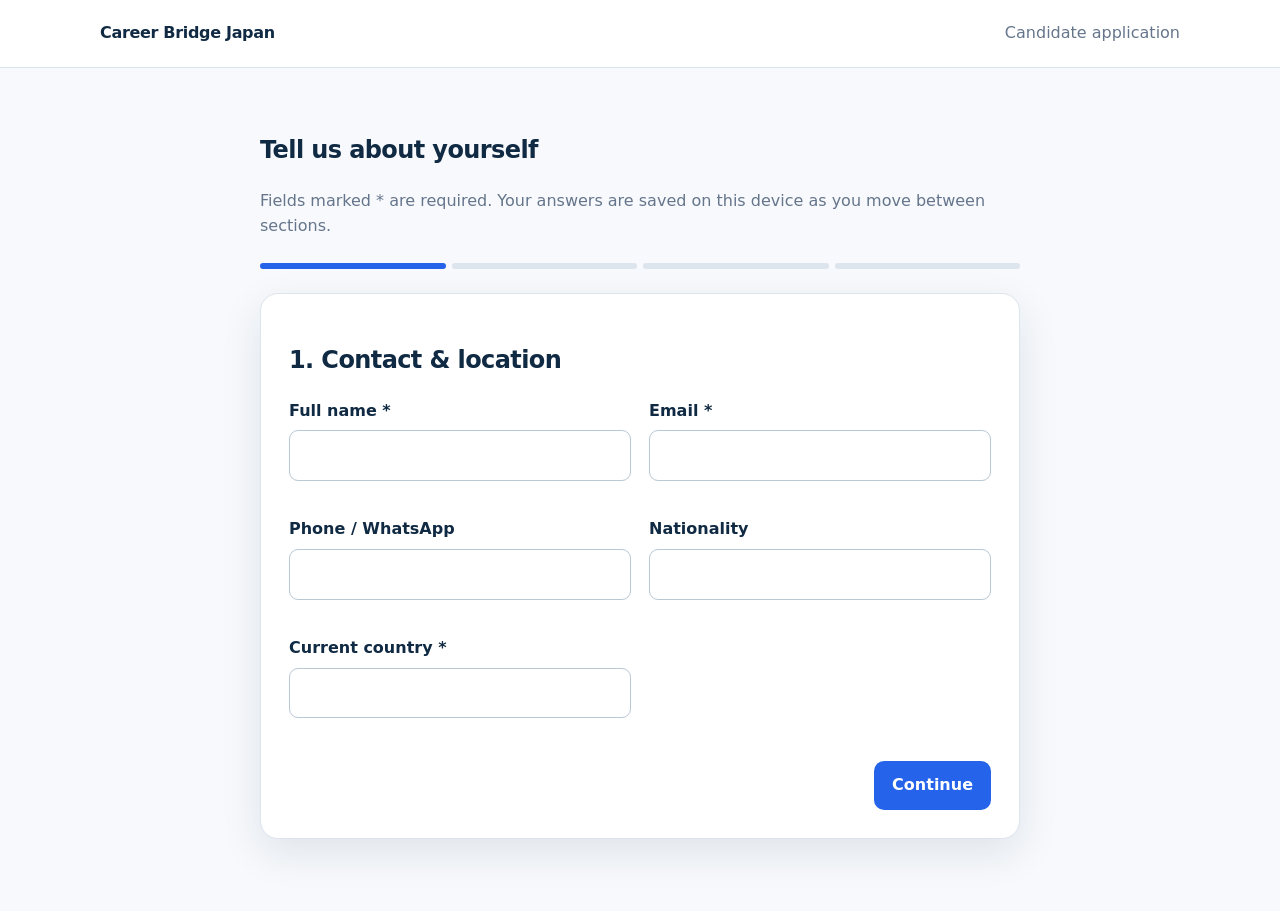
==== static/apply.html @ c6b4e0a1 "Prepare Career Bridge Japan for production" ====
<!doctype html><html lang="en"><head><meta charset="utf-8"><meta name="viewport" content="width=device-width,initial-scale=1"><title>Apply — Career Bridge Japan</title><link rel="stylesheet" href="/static/styles.css"></head><body><nav class="nav"><div class="wrap"><a class="brand" href="/">Career Bridge Japan</a><span class="muted">Candidate application</span></div></nav><main class="page narrow"><h2>Tell us about yourself</h2><p class="muted">Fields marked * are required. Your answers are saved on this device as you move between sections.</p><div class="progress" aria-label="Application progress"><i></i><i></i><i></i><i></i></div><form id="application" class="card" novalidate>
<section class="step"><h2>1. Contact & location</h2><div class="grid2"><div class="field"><label>Full name *</label><input name="full_name" autocomplete="name" required></div><div class="field"><label>Email *</label><input name="email" type="email" autocomplete="email" required></div><div class="field"><label>Phone / WhatsApp</label><input name="phone" autocomplete="tel"></div><div class="field"><label>Nationality</label><input name="nationality"></div><div class="field"><label>Current country *</label><input name="current_country" required></div></div></section>
<section class="step"><h2>2. Work feasibility</h2><div class="field"><label>Residence status *</label><select name="residence_status" required><option value="">Select</option><option value="permanent_resident">Permanent resident</option><option value="spouse">Spouse / Long-term resident</option><option value="work_visa">Current work visa</option><option value="student">Student</option><option value="dependent">Dependent</option><option value="specified_skilled">Specified Skilled Worker</option><option value="outside_japan">Outside Japan / No Japan status</option><option value="other">Other</option></select></div><div class="field"><label>Are you legally able to work in Japan? *</label><select name="work_permission" required><option value="">Select</option><option value="yes">Yes</option><option value="needs_support">I need visa sponsorship or support</option><option value="no">No / Not sure</option></select></div><div class="field"><label>Desired job types *</label><textarea name="desired_jobs" placeholder="e.g. Hotel operations, sales, software engineering" required></textarea></div><div class="field"><label>How actively are you looking? *</label><select name="job_intent" required><option value="">Select</option><option value="actively_looking">Actively applying now</option><option value="open_to_offers">Open to suitable opportunities</option><option value="researching">Researching for the future</option></select></div></section>
<section class="step"><h2>3. Skills & readiness</h2><div class="grid2"><div class="field"><label>Japanese level *</label><select name="japanese_level" required><option value="">Select</option><option value="native">Native</option><option value="n1">JLPT N1</option><option value="n2">JLPT N2</option><option value="n3">JLPT N3</option><option value="n4">JLPT N4</option><option value="n5">JLPT N5</option><option value="none">No Japanese yet</option></select></div><div class="field"><label>English level *</label><select name="english_level" required><option value="">Select</option><option value="native">Native</option><option value="business">Business</option><option value="conversational">Conversational</option><option value="basic">Basic</option><option value="none">None</option></select></div><div class="field"><label>Other languages</label><input name="other_languages"></div><div class="field"><label>Years of relevant experience *</label><select name="years_experience" required><option value="">Select</option><option value="0">Less than 1 year</option><option value="1-2">1–2 years</option><option value="3-5">3–5 years</option><option value="6+">6+ years</option></select></div></div><div class="field"><label>Experience and key skills *</label><textarea name="skills" placeholder="Briefly describe your strongest experience and skills" required></textarea></div><div class="grid2"><div class="field"><label>When can you start? *</label><select name="start_timing" required><option value="">Select</option><option value="immediately">Immediately</option><option value="within_1_month">Within 1 month</option><option value="within_3_months">Within 3 months</option><option value="within_6_months">Within 6 months</option><option value="later">More than 6 months</option></select></div><div class="field"><label>CV readiness *</label><select name="cv_readiness" required><option value="">Select</option><option value="ready">Ready to send</option><option value="needs_update">Available but needs an update</option><option value="need_help">I need help creating one</option></select></div></div></section>
<section class="step"><h2>4. Interview & consent</h2><p class="muted">Choose a suitable interview time and confirm how we may use your information.</p><div class="grid2"><div class="field"><label>Preferred interview date and time *</label><input name="interview_datetime" type="datetime-local" required></div><div class="field"><label>Timezone *</label><select name="timezone" required><option value="">Select</option><option>Asia/Tokyo (UTC+9)</option><option>Asia/Manila (UTC+8)</option><option>Asia/Jakarta (UTC+7)</option><option>Asia/Kolkata (UTC+5:30)</option><option>Europe/London</option><option>America/New_York</option><option>Other</option></select><small>The interview time will be interpreted in this timezone.</small></div></div><div class="field"><label>Anything else we should know?</label><textarea name="notes"></textarea></div><label class="check"><input type="checkbox" name="privacy_consent" required><span>I have read the <a href="/privacy" target="_blank">Privacy Policy</a> and consent to the processing of my personal data. *</span></label><label class="check"><input type="checkbox" name="contact_consent"><span>I agree to receive relevant job and interview updates from Career Bridge Japan.</span></label><div id="form-error" class="error" hidden></div></section>
<div class="actions"><button type="button" class="btn secondary" id="back">Back</button><button type="button" class="btn" id="next">Continue</button><button type="submit" class="btn" id="submit" hidden>Submit application</button></div></form></main><script src="/static/common.js"></script><script src="/static/apply.js"></script></body></html>
---- static/styles.css ----
:root{--navy:#102a43;--blue:#2563eb;--sky:#eff6ff;--ink:#172033;--muted:#65758b;--line:#dce4ee;--ok:#0f766e;--warn:#b45309;--bad:#b42318;--white:#fff;--shadow:0 14px 40px rgba(16,42,67,.1)}*{box-sizing:border-box}body{margin:0;font:16px/1.55 system-ui,-apple-system,BlinkMacSystemFont,"Segoe UI",sans-serif;color:var(--ink);background:#f7f9fc}a{color:var(--blue);text-decoration:none}button,input,select,textarea{font:inherit}button{cursor:pointer}.wrap{width:min(1080px,calc(100% - 32px));margin:auto}.nav{height:68px;background:var(--white);border-bottom:1px solid var(--line);display:flex;align-items:center}.nav .wrap{display:flex;align-items:center;justify-content:space-between}.brand{font-weight:800;color:var(--navy);letter-spacing:-.02em}.navlinks{display:flex;gap:18px;align-items:center}.btn{display:inline-flex;align-items:center;justify-content:center;border:0;border-radius:10px;padding:11px 18px;font-weight:700;background:var(--blue);color:#fff}.btn.secondary{background:#fff;color:var(--navy);border:1px solid var(--line)}.btn.danger{background:var(--bad)}.hero{padding:84px 0;background:linear-gradient(135deg,#eff6ff,#fff 62%)}.hero-grid{display:grid;grid-template-columns:1.2fr .8fr;gap:48px;align-items:center}.eyebrow{font-weight:800;color:var(--blue);text-transform:uppercase;letter-spacing:.08em;font-size:13px}h1{font-size:clamp(38px,6vw,64px);line-height:1.04;letter-spacing:-.045em;margin:12px 0 20px;color:var(--navy)}h2{color:var(--navy);letter-spacing:-.025em}.lead{font-size:20px;color:var(--muted);max-width:650px}.hero-card,.card{background:#fff;border:1px solid var(--line);border-radius:18px;padding:28px;box-shadow:var(--shadow)}.hero-card ul{padding-left:20px}.section{padding:64px 0}.three{display:grid;grid-template-columns:repeat(3,1fr);gap:20px}.feature{background:#fff;border:1px solid var(--line);border-radius:14px;padding:22px}.feature b{display:block;margin-bottom:7px;color:var(--navy)}footer{border-top:1px solid var(--line);background:#fff;padding:28px 0;color:var(--muted)}footer .wrap{display:flex;justify-content:space-between;gap:20px;flex-wrap:wrap}.page{padding:44px 0 72px}.page.narrow{width:min(760px,calc(100% - 32px));margin:auto}.progress{display:flex;gap:6px;margin:24px 0}.progress i{height:6px;flex:1;border-radius:6px;background:var(--line)}.progress i.on{background:var(--blue)}.step{display:none}.step.active{display:block}.grid2{display:grid;grid-template-columns:1fr 1fr;gap:18px}.field{margin:0 0 18px}.field label{display:block;font-weight:700;margin-bottom:7px;color:var(--navy)}.field input,.field select,.field textarea{width:100%;border:1px solid #bac7d5;border-radius:9px;padding:12px;background:#fff;color:var(--ink)}.field textarea{min-height:110px;resize:vertical}.field small{display:block;color:var(--muted);margin-top:5px}.radio-grid{display:grid;grid-template-columns:1fr 1fr;gap:10px}.option{border:1px solid var(--line);border-radius:10px;padding:11px;display:flex;gap:9px;align-items:center}.actions{display:flex;justify-content:space-between;gap:12px;margin-top:25px}.check{display:flex;gap:10px;align-items:flex-start;margin:15px 0}.error{color:var(--bad);background:#fff1f0;border:1px solid #fecdca;padding:11px;border-radius:8px;margin:12px 0}.success{color:var(--ok);background:#ecfdf5;padding:11px;border-radius:8px}.muted{color:var(--muted)}.admin-head,.filters{display:flex;justify-content:space-between;align-items:center;gap:12px;flex-wrap:wrap}.filters{justify-content:flex-start;margin:20px 0}.filters input,.filters select{padding:10px;border:1px solid var(--line);border-radius:8px}.table-wrap{overflow:auto;background:#fff;border:1px solid var(--line);border-radius:12px}table{border-collapse:collapse;width:100%;min-width:850px}th,td{text-align:left;padding:12px;border-bottom:1px solid var(--line);font-size:14px}th{background:#f8fafc;color:var(--navy)}.badge{display:inline-block;border-radius:20px;padding:3px 9px;font-size:12px;font-weight:800}.high{background:#fee2e2;color:#991b1b}.medium{background:#fef3c7;color:#92400e}.low{background:#dcfce7;color:#166534}.linkbtn{border:0;background:none;color:var(--blue);padding:0}.drawer{position:fixed;inset:0 0 0 auto;width:min(620px,100%);background:#fff;box-shadow:-10px 0 40px #0002;padding:28px;overflow:auto;z-index:10}.drawer[hidden]{display:none}.drawer-close{float:right}.details{display:grid;grid-template-columns:170px 1fr;gap:8px 14px}.details dt{font-weight:700;color:var(--muted)}.details dd{margin:0;white-space:pre-wrap}.legal h1{font-size:40px}.legal h2{margin-top:32px}.login{width:min(430px,calc(100% - 32px));margin:70px auto}.login .card{padding:32px}.center{text-align:center}.success-mark{font-size:64px;color:var(--ok)}@media(max-width:720px){.hero{padding:52px 0}.hero-grid,.three,.grid2{grid-template-columns:1fr}.navlinks a:not(.btn){display:none}.radio-grid{grid-template-columns:1fr}.card{padding:20px}.actions .btn{flex:1}.details{grid-template-columns:1fr}.details dd{margin-bottom:12px}}

[hidden]{display:none!important}
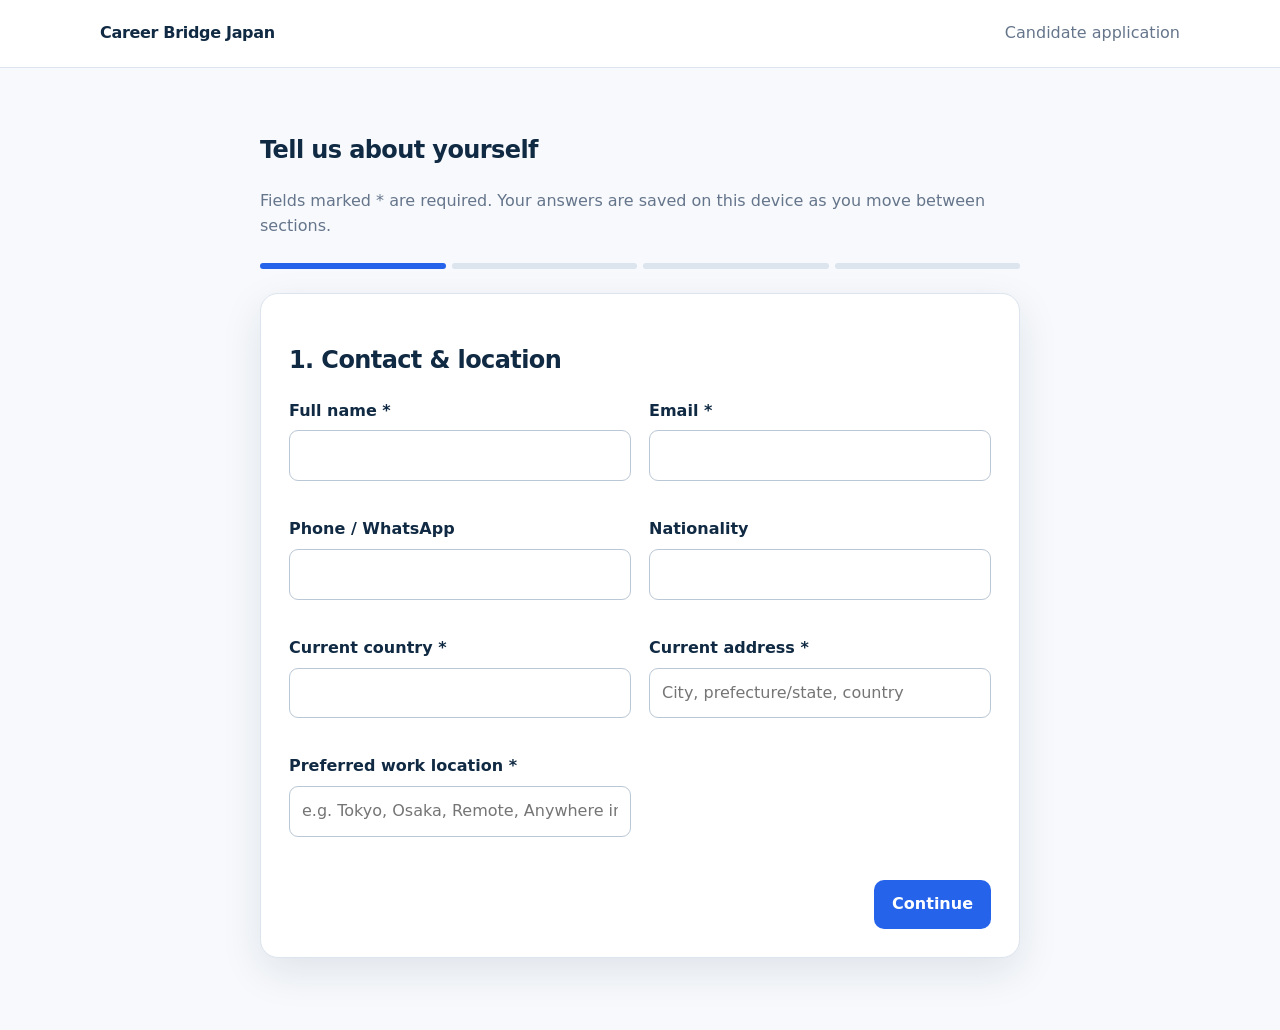
==== commit 4f5a1709: "Add candidate location fields" ====
--- a/static/apply.html
+++ b/static/apply.html
@@ -1,5 +1,5 @@
 <!doctype html><html lang="en"><head><meta charset="utf-8"><meta name="viewport" content="width=device-width,initial-scale=1"><title>Apply — Career Bridge Japan</title><link rel="stylesheet" href="/static/styles.css"></head><body><nav class="nav"><div class="wrap"><a class="brand" href="/">Career Bridge Japan</a><span class="muted">Candidate application</span></div></nav><main class="page narrow"><h2>Tell us about yourself</h2><p class="muted">Fields marked * are required. Your answers are saved on this device as you move between sections.</p><div class="progress" aria-label="Application progress"><i></i><i></i><i></i><i></i></div><form id="application" class="card" novalidate>
-<section class="step"><h2>1. Contact & location</h2><div class="grid2"><div class="field"><label>Full name *</label><input name="full_name" autocomplete="name" required></div><div class="field"><label>Email *</label><input name="email" type="email" autocomplete="email" required></div><div class="field"><label>Phone / WhatsApp</label><input name="phone" autocomplete="tel"></div><div class="field"><label>Nationality</label><input name="nationality"></div><div class="field"><label>Current country *</label><input name="current_country" required></div></div></section>
+<section class="step"><h2>1. Contact & location</h2><div class="grid2"><div class="field"><label>Full name *</label><input name="full_name" autocomplete="name" required></div><div class="field"><label>Email *</label><input name="email" type="email" autocomplete="email" required></div><div class="field"><label>Phone / WhatsApp</label><input name="phone" autocomplete="tel"></div><div class="field"><label>Nationality</label><input name="nationality"></div><div class="field"><label>Current country *</label><input name="current_country" autocomplete="country-name" required></div><div class="field"><label>Current address *</label><input name="current_address" autocomplete="street-address" placeholder="City, prefecture/state, country" required></div><div class="field"><label>Preferred work location *</label><input name="preferred_work_location" placeholder="e.g. Tokyo, Osaka, Remote, Anywhere in Japan" required></div></div></section>
 <section class="step"><h2>2. Work feasibility</h2><div class="field"><label>Residence status *</label><select name="residence_status" required><option value="">Select</option><option value="permanent_resident">Permanent resident</option><option value="spouse">Spouse / Long-term resident</option><option value="work_visa">Current work visa</option><option value="student">Student</option><option value="dependent">Dependent</option><option value="specified_skilled">Specified Skilled Worker</option><option value="outside_japan">Outside Japan / No Japan status</option><option value="other">Other</option></select></div><div class="field"><label>Are you legally able to work in Japan? *</label><select name="work_permission" required><option value="">Select</option><option value="yes">Yes</option><option value="needs_support">I need visa sponsorship or support</option><option value="no">No / Not sure</option></select></div><div class="field"><label>Desired job types *</label><textarea name="desired_jobs" placeholder="e.g. Hotel operations, sales, software engineering" required></textarea></div><div class="field"><label>How actively are you looking? *</label><select name="job_intent" required><option value="">Select</option><option value="actively_looking">Actively applying now</option><option value="open_to_offers">Open to suitable opportunities</option><option value="researching">Researching for the future</option></select></div></section>
 <section class="step"><h2>3. Skills & readiness</h2><div class="grid2"><div class="field"><label>Japanese level *</label><select name="japanese_level" required><option value="">Select</option><option value="native">Native</option><option value="n1">JLPT N1</option><option value="n2">JLPT N2</option><option value="n3">JLPT N3</option><option value="n4">JLPT N4</option><option value="n5">JLPT N5</option><option value="none">No Japanese yet</option></select></div><div class="field"><label>English level *</label><select name="english_level" required><option value="">Select</option><option value="native">Native</option><option value="business">Business</option><option value="conversational">Conversational</option><option value="basic">Basic</option><option value="none">None</option></select></div><div class="field"><label>Other languages</label><input name="other_languages"></div><div class="field"><label>Years of relevant experience *</label><select name="years_experience" required><option value="">Select</option><option value="0">Less than 1 year</option><option value="1-2">1–2 years</option><option value="3-5">3–5 years</option><option value="6+">6+ years</option></select></div></div><div class="field"><label>Experience and key skills *</label><textarea name="skills" placeholder="Briefly describe your strongest experience and skills" required></textarea></div><div class="grid2"><div class="field"><label>When can you start? *</label><select name="start_timing" required><option value="">Select</option><option value="immediately">Immediately</option><option value="within_1_month">Within 1 month</option><option value="within_3_months">Within 3 months</option><option value="within_6_months">Within 6 months</option><option value="later">More than 6 months</option></select></div><div class="field"><label>CV readiness *</label><select name="cv_readiness" required><option value="">Select</option><option value="ready">Ready to send</option><option value="needs_update">Available but needs an update</option><option value="need_help">I need help creating one</option></select></div></div></section>
 <section class="step"><h2>4. Interview & consent</h2><p class="muted">Choose a suitable interview time and confirm how we may use your information.</p><div class="grid2"><div class="field"><label>Preferred interview date and time *</label><input name="interview_datetime" type="datetime-local" required></div><div class="field"><label>Timezone *</label><select name="timezone" required><option value="">Select</option><option>Asia/Tokyo (UTC+9)</option><option>Asia/Manila (UTC+8)</option><option>Asia/Jakarta (UTC+7)</option><option>Asia/Kolkata (UTC+5:30)</option><option>Europe/London</option><option>America/New_York</option><option>Other</option></select><small>The interview time will be interpreted in this timezone.</small></div></div><div class="field"><label>Anything else we should know?</label><textarea name="notes"></textarea></div><label class="check"><input type="checkbox" name="privacy_consent" required><span>I have read the <a href="/privacy" target="_blank">Privacy Policy</a> and consent to the processing of my personal data. *</span></label><label class="check"><input type="checkbox" name="contact_consent"><span>I agree to receive relevant job and interview updates from Career Bridge Japan.</span></label><div id="form-error" class="error" hidden></div></section>
